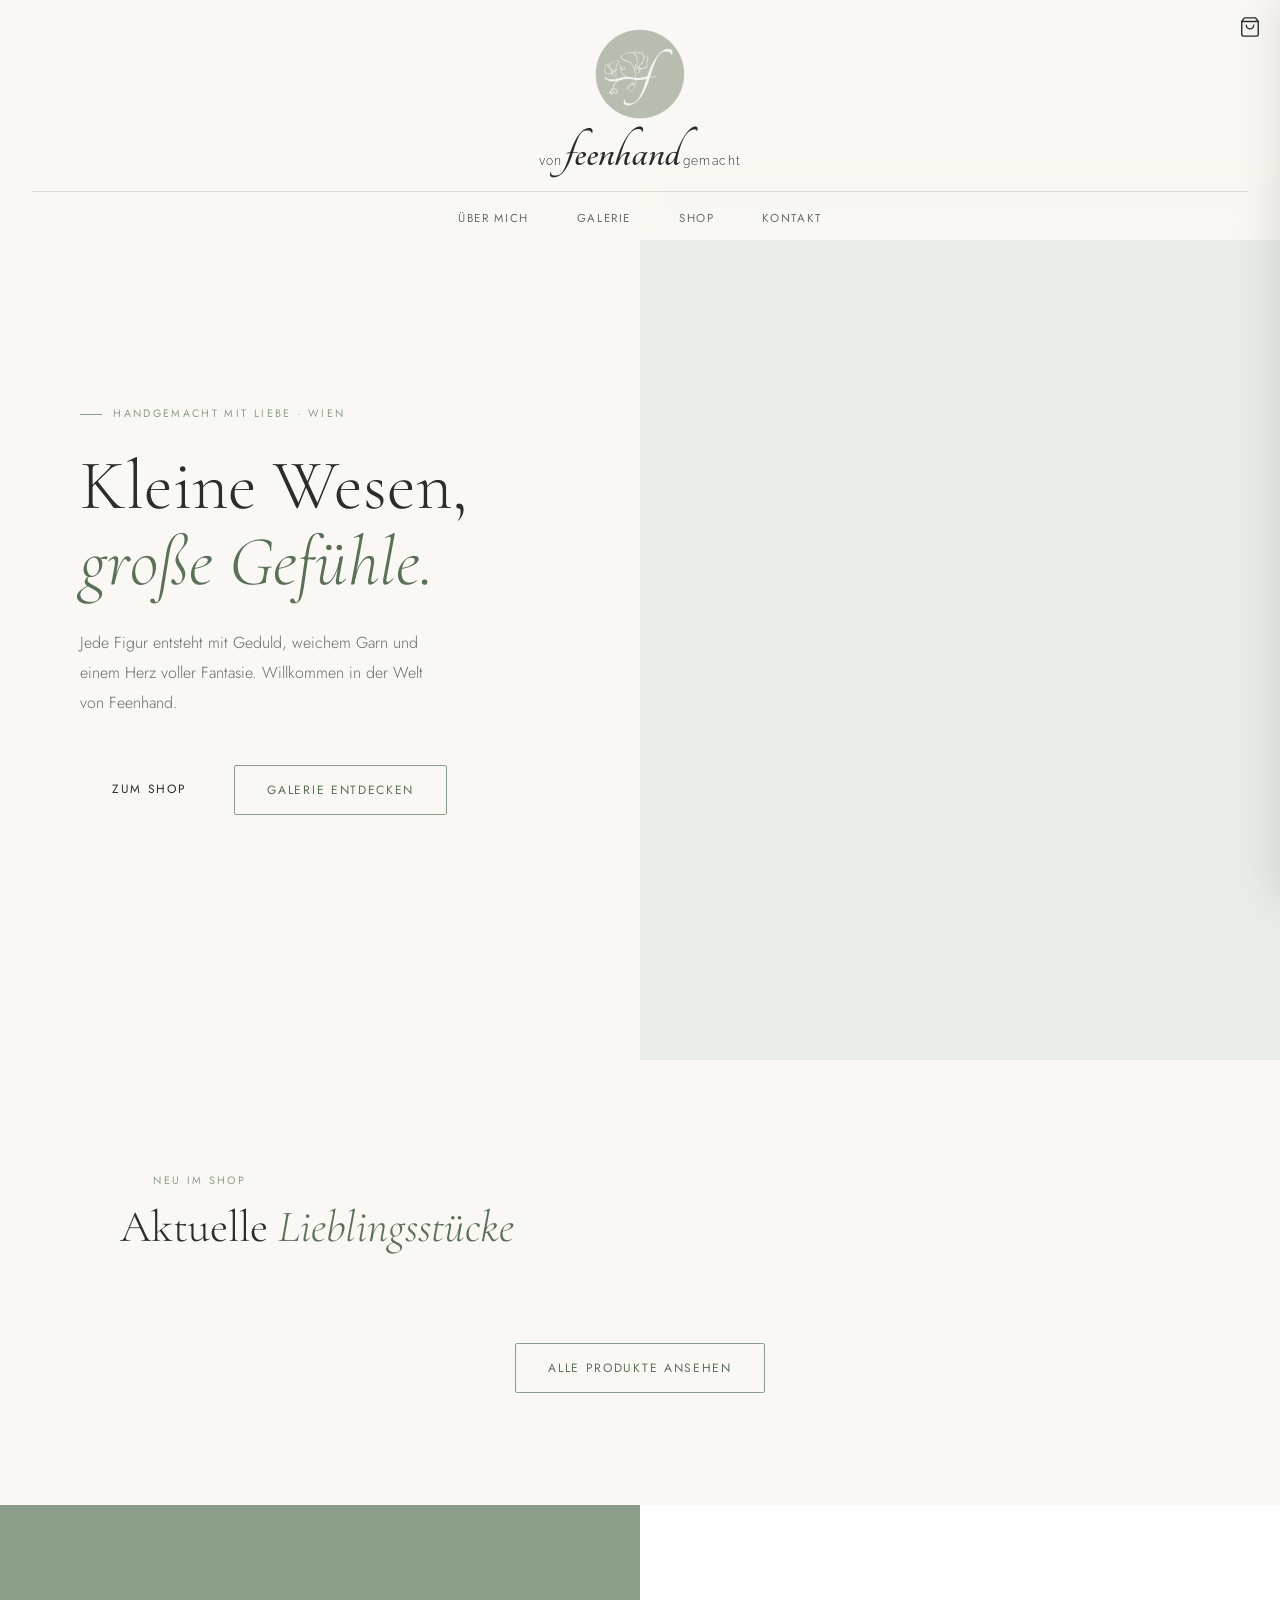
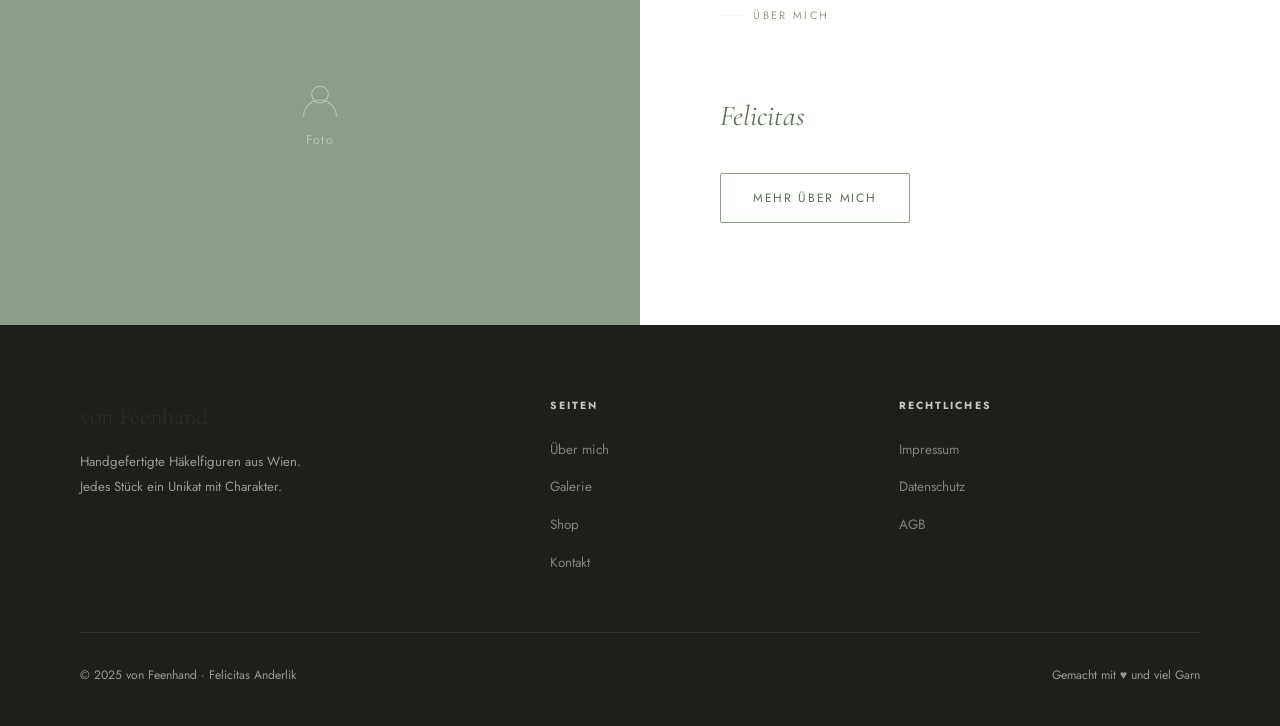
==== index.html @ 614c0b85 "Add files via upload" ====
<!DOCTYPE html>
<html lang="de">
<head>
<meta charset="UTF-8">
<meta name="viewport" content="width=device-width, initial-scale=1.0, maximum-scale=1.0, user-scalable=no">
<title>von Feenhand – Handgefertigte Häkelfiguren</title>
<meta name="description" content="Handgefertigte Häkelfiguren aus Österreich. Jede Figur ein Unikat – mit Liebe gehäkelt von Felicitas Anderlik.">
<link rel="stylesheet" href="style.css">
<style>
  /* ── HERO ── */
  .hero {
    min-height: 100vh;
    display: grid;
    grid-template-columns: 1fr 1fr;
    padding-top: 160px;
  }
  .hero-left {
    display: flex;
    flex-direction: column;
    justify-content: center;
    padding: 6rem 4rem 6rem 5rem;
  }
  .hero-tag {
    font-size: 0.67rem;
    letter-spacing: 0.22em;
    text-transform: uppercase;
    color: var(--sage);
    margin-bottom: 1.5rem;
    display: flex; align-items: center; gap: 0.7rem;
  }
  .hero-tag::before {
    content: ''; display: inline-block;
    width: 22px; height: 1px; background: var(--sage);
  }
  .hero-title {
    font-family: 'Cormorant Garamond', serif;
    font-size: clamp(3rem, 5.5vw, 5rem);
    font-weight: 300;
    line-height: 1.08;
    margin-bottom: 1.8rem;
  }
  .hero-title em { font-style: italic; color: var(--sage-dark); }
  .hero-sub {
    font-size: 1rem;
    font-weight: 300;
    line-height: 1.85;
    color: var(--text-light);
    max-width: 360px;
    margin-bottom: 3rem;
  }
  .hero-btns { display: flex; gap: 1rem; flex-wrap: wrap; }
  .hero-right {
    background: var(--sage-pale);
    position: relative;
    display: flex; align-items: center; justify-content: center;
    overflow: hidden;
  }


  /* ── SLIDESHOW ── */
  .slide {
    position: absolute; inset: 0;
    background-size: cover;
    background-position: center;
    opacity: 0;
    transition: opacity 1.2s ease-in-out;
  }
  .slide.active { opacity: 1; }
  .slide-dots {
    position: absolute; bottom: 1.2rem; left: 50%;
    transform: translateX(-50%);
    display: flex; gap: 0.4rem; z-index: 2;
  }
  .slide-dot {
    width: 6px; height: 6px;
    border-radius: 50%;
    background: rgba(255,255,255,0.5);
    cursor: pointer; transition: background 0.3s;
    border: none;
  }
  .slide-dot.active { background: white; }
  .hero-deco {
    position: absolute;
    width: 400px; height: 400px;
    border: 1px solid var(--sage-light);
    border-radius: 50%;
    opacity: 0.3;
    animation: spin 30s linear infinite;
  }
  .hero-deco:nth-child(2) { width: 280px; height: 280px; animation-direction: reverse; animation-duration: 20s; }
  @keyframes spin { to { transform: rotate(360deg); } }



  /* ── FEATURED ── */
  .featured-grid {
    display: grid;
    grid-template-columns: repeat(3, 1fr);
    gap: 1.5rem;
    margin-top: 3rem;
  }
  .featured-card {
    background: var(--white);
    border-radius: 2px;
    overflow: hidden;
    transition: transform 0.3s, box-shadow 0.3s;
    cursor: pointer;
    text-decoration: none;
    color: inherit;
  }
  .featured-card:hover {
    transform: translateY(-4px);
    box-shadow: 0 10px 36px rgba(0,0,0,0.08);
  }
  .featured-img {
    aspect-ratio: 1;
    background: var(--sage-pale);
    display: flex; align-items: center; justify-content: center;
    color: var(--sage); overflow: hidden; position: relative;
  }
  .featured-info { padding: 1.2rem 1.3rem 1.4rem; }
  .featured-cat {
    font-size: 0.62rem; letter-spacing: 0.16em;
    text-transform: uppercase; color: var(--sage);
    margin-bottom: 0.3rem;
  }
  .featured-name {
    font-family: 'Cormorant Garamond', serif;
    font-size: 1.2rem; font-weight: 400;
    margin-bottom: 0.5rem;
  }
  .featured-price {
    font-family: 'Cormorant Garamond', serif;
    font-size: 1.1rem; color: var(--text-light);
  }

  /* ── ABOUT STRIP ── */
  .about-strip {
    display: grid;
    grid-template-columns: 1fr 1fr;
    gap: 0;
  }
  .about-strip-img {
    background: var(--sage);
    min-height: 420px;
    display: flex; align-items: center; justify-content: center;
    position: relative; overflow: hidden;
  }
  .about-strip-img-placeholder {
    color: rgba(255,255,255,0.4);
    font-size: 0.78rem; letter-spacing: 0.1em;
    display: flex; flex-direction: column;
    align-items: center; gap: 0.5rem;
  }
  .about-strip-text {
    background: var(--white);
    padding: 5rem;
    display: flex; flex-direction: column; justify-content: center;
  }
  .about-strip-text p {
    font-size: 0.95rem; font-weight: 300;
    line-height: 1.9; color: var(--text-light);
    margin-bottom: 1rem;
  }
  .signature {
    font-family: 'Cormorant Garamond', serif;
    font-size: 1.8rem; font-style: italic;
    color: var(--sage-dark); margin-top: 1.5rem;
  }

  @media (max-width: 900px) {
    .hero { grid-template-columns: 1fr; min-height: auto; }
    .hero-left { padding: 5rem 1.5rem 3rem; }
    .hero-right { min-height: 55vw; }
    .featured-grid { grid-template-columns: 1fr 1fr; }
    .about-strip { grid-template-columns: 1fr; }
    .about-strip-text { padding: 3rem 1.5rem; }
    .about-strip-img { min-height: 280px; }
  }
  @media (max-width: 580px) {
    .featured-grid { grid-template-columns: 1fr; }
  }
</style>
  <link rel="icon" href="logo.png" type="image/png">
</head>
<body>



<!-- HERO -->
<section class="hero">
  <div class="hero-left fade-in">
    <div class="hero-tag">Handgemacht mit Liebe · Wien</div>
    <h1 class="hero-title" id="heroTitle">
      Kleine Wesen,<br>
      <em>große Gefühle.</em>
    </h1>
    <p class="hero-sub" id="heroSub">
      Jede Figur entsteht mit Geduld, weichem Garn und einem Herz voller Fantasie.
      Willkommen in der Welt von Feenhand.
    </p>
    <div class="hero-btns">
      <a href="shop.html" class="btn btn-primary">Zum Shop</a>
      <a href="galerie.html" class="btn btn-outline">Galerie entdecken</a>
    </div>
  </div>
  <div class="hero-right" id="heroSlideshow">
    <div id="heroPlaceholder" style="display:none;"></div>
    <div class="slide-dots" id="slideDots"></div>
  </div>
</section>

<!-- FEATURED PRODUCTS -->
<section class="section section--cream">
  <div class="section-tag">Neu im Shop</div>
  <h2 class="section-title">Aktuelle <em>Lieblingsstücke</em></h2>
  <div class="featured-grid" id="featuredGrid">
  </div>
  <div style="margin-top:2.5rem;text-align:center;">
    <a href="shop.html" class="btn btn-outline">Alle Produkte ansehen</a>
  </div>
</section>

<!-- ABOUT STRIP -->
<div class="about-strip">
  <div class="about-strip-img" id="aboutStripImg" style="position:relative;">
    <div class="about-strip-img-placeholder" id="aboutStripPlaceholder">
      <svg width="44" height="44" viewBox="0 0 64 64" fill="none" stroke="currentColor" stroke-width="1.5">
        <circle cx="32" cy="24" r="12"/>
        <path d="M8 56c0-13.3 10.7-24 24-24s24 10.7 24 24"/>
      </svg>
      <span>Foto</span>
    </div>
  </div>
  <div class="about-strip-text">
    <div class="section-tag">Über mich</div>
    <h2 id="indexAboutHeading" class="section-title"></h2>
    <p id="indexAboutText"></p>
    <div class="signature">Felicitas</div>
    <div style="margin-top:2rem;">
      <a href="about.html" class="btn btn-outline">Mehr über mich</a>
    </div>
  </div>
</div>

<!-- FOOTER -->
<footer>
  <div class="footer-grid">
    <div>
      <span class="footer-logo">von Feenhand</span>
      <p class="footer-tagline">Handgefertigte Häkelfiguren aus Wien.<br>Jedes Stück ein Unikat mit Charakter.</p>
    </div>
    <div class="footer-col">
      <h4>Seiten</h4>
      <ul>
        <li><a href="about.html">Über mich</a></li>
        <li><a href="galerie.html">Galerie</a></li>
        <li><a href="shop.html">Shop</a></li>
        <li><a href="kontakt.html">Kontakt</a></li>
      </ul>
    </div>
    <div class="footer-col">
      <h4>Rechtliches</h4>
      <ul>
        <li><a href="#" onclick="openModal('impressum');return false;">Impressum</a></li>
        <li><a href="#" onclick="openModal('datenschutz');return false;">Datenschutz</a></li>
        <li><a href="#" onclick="openModal('agb');return false;">AGB</a></li>
      </ul>
    </div>
  </div>
  <div class="footer-bottom">
    <span>© 2025 von Feenhand · Felicitas Anderlik</span>
    <span>Gemacht mit ♥ und viel Garn</span>
  </div>
</footer>




</div>

<!-- TOAST -->


<script src="header.js"></script>
<script src="app.js"></script>

<script>
(async function() {
  const SB_URL = 'https://uveihedjoqrdejycqqeu.supabase.co';
  const SB_KEY = 'eyJhbGciOiJIUzI1NiIsInR5cCI6IkpXVCJ9.eyJpc3MiOiJzdXBhYmFzZSIsInJlZiI6InV2ZWloZWRqb3FyZGVqeWNxcWV1Iiwicm9sZSI6ImFub24iLCJpYXQiOjE3NzU5MTA4MDYsImV4cCI6MjA5MTQ4NjgwNn0.H6k7qrc_YMWgvKDqk-_nIYKQjJqVogBgx6EUFOTIhvo';
  try {
    const res = await fetch(SB_URL + '/rest/v1/hero_slides?order=sort_order.asc', {
      headers: { 'apikey': SB_KEY, 'Authorization': 'Bearer ' + SB_KEY }
    });
    const data = await res.json();
    console.log('Hero slides:', data);
    if (!data || !data.length) { console.log('Keine Slides'); return; }

    const container = document.getElementById('heroSlideshow');
    const placeholder = document.getElementById('heroPlaceholder');
    const dotsEl = document.getElementById('slideDots');
    placeholder.style.display = 'none';

    let current = 0;
    data.forEach(function(slide, i) {
      const div = document.createElement('div');
      div.className = 'slide' + (i === 0 ? ' active' : '');
      div.style.backgroundImage = 'url(' + SB_URL + '/storage/v1/object/public/images/' + slide.image_url + ')';
      div.style.backgroundPosition = slide.position || '50% 50%';
      container.insertBefore(div, dotsEl);
      const dot = document.createElement('button');
      dot.className = 'slide-dot' + (i === 0 ? ' active' : '');
      dot.onclick = function() { go(i); };
      dotsEl.appendChild(dot);
    });

    function go(idx) {
      container.querySelectorAll('.slide').forEach(function(s,i) { s.classList.toggle('active', i===idx); });
      dotsEl.querySelectorAll('.slide-dot').forEach(function(d,i) { d.classList.toggle('active', i===idx); });
      current = idx;
    }

    let autoTimer;
    function startTimer() {
      clearInterval(autoTimer);
      if (data.length > 1) autoTimer = setInterval(function() { go((current+1) % data.length); }, 5000);
    }
    startTimer();

    // Swipe — Timer nach Wischen neu starten
    let touchStartX = 0;
    container.addEventListener('touchstart', function(e) { touchStartX = e.touches[0].clientX; }, { passive: true });
    container.addEventListener('touchend', function(e) {
      const diff = touchStartX - e.changedTouches[0].clientX;
      if (Math.abs(diff) > 50) {
        go(diff > 0 ? (current+1) % data.length : (current-1+data.length) % data.length);
        startTimer();
      }
    });

  } catch(e) { console.log('Slideshow Fehler:', e); }
})();



// ── HERO TEXT ──
(async function() {
  const SB_URL = 'https://uveihedjoqrdejycqqeu.supabase.co';
  const SB_KEY = 'eyJhbGciOiJIUzI1NiIsInR5cCI6IkpXVCJ9.eyJpc3MiOiJzdXBhYmFzZSIsInJlZiI6InV2ZWloZWRqb3FyZGVqeWNxcWV1Iiwicm9sZSI6ImFub24iLCJpYXQiOjE3NzU5MTA4MDYsImV4cCI6MjA5MTQ4NjgwNn0.H6k7qrc_YMWgvKDqk-_nIYKQjJqVogBgx6EUFOTIhvo';
  try {
    const res = await fetch(SB_URL + '/rest/v1/settings?key=in.(hero_title,hero_sub)&select=key,value', {
      headers: { 'apikey': SB_KEY, 'Authorization': 'Bearer ' + SB_KEY }
    });
    const data = await res.json();
    data.forEach(d => {
      if (d.key === 'hero_title') {
        const el = document.getElementById('heroTitle');
        if (el && d.value) el.innerHTML = d.value;
      }
      if (d.key === 'hero_sub') {
        const el = document.getElementById('heroSub');
        if (el && d.value) el.innerHTML = d.value;
      }
    });
  } catch(e) { console.log('Hero text error:', e); }
})();

// ── ABOUT STRIP TEXT ──
(async function() {
  const SB_URL = 'https://uveihedjoqrdejycqqeu.supabase.co';
  const SB_KEY = 'eyJhbGciOiJIUzI1NiIsInR5cCI6IkpXVCJ9.eyJpc3MiOiJzdXBhYmFzZSIsInJlZiI6InV2ZWloZWRqb3FyZGVqeWNxcWV1Iiwicm9sZSI6ImFub24iLCJpYXQiOjE3NzU5MTA4MDYsImV4cCI6MjA5MTQ4NjgwNn0.H6k7qrc_YMWgvKDqk-_nIYKQjJqVogBgx6EUFOTIhvo';
  try {
    const res = await fetch(SB_URL + '/rest/v1/settings?key=in.(about_heading,about_text1)&select=key,value', {
      headers: { 'apikey': SB_KEY, 'Authorization': 'Bearer ' + SB_KEY }
    });
    const data = await res.json();
    data.forEach(d => {
      if (d.key === 'about_heading') {
        const h = document.getElementById('indexAboutHeading');
        if (h && d.value) h.innerHTML = d.value;
      }
      if (d.key === 'about_text1') {
        const el = document.getElementById('indexAboutText');
        if (el && d.value) el.innerHTML = d.value;
      }
    });
  } catch(e) { console.log('About strip text error:', e); }
})();

// ── FEATURED PRODUCTS ──
setTimeout(async function() {
  const SB_URL_F = 'https://uveihedjoqrdejycqqeu.supabase.co';
  const SB_KEY_F = 'eyJhbGciOiJIUzI1NiIsInR5cCI6IkpXVCJ9.eyJpc3MiOiJzdXBhYmFzZSIsInJlZiI6InV2ZWloZWRqb3FyZGVqeWNxcWV1Iiwicm9sZSI6ImFub24iLCJpYXQiOjE3NzU5MTA4MDYsImV4cCI6MjA5MTQ4NjgwNn0.H6k7qrc_YMWgvKDqk-_nIYKQjJqVogBgx6EUFOTIhvo';

  try {
    const res = await fetch(SB_URL_F + '/rest/v1/products?featured=is.true&active=is.true&order=created_at.desc&limit=4', {
      headers: { 'apikey': SB_KEY_F, 'Authorization': 'Bearer ' + SB_KEY_F }
    });
    let products = await res.json();
    // Ausverkaufte nicht individualisierbare ausblenden
    products = products.filter(p => {
      if (p.customizable) return true;
      if (p.color_data) {
        try {
          const cd = JSON.parse(p.color_data);
          const co = Array.isArray(cd) ? cd : [cd];
          return co.some(c => c.stock === undefined || c.stock === null || parseInt(c.stock) > 0);
        } catch(e) { return parseInt(p.stock) > 0; }
      }
      return parseInt(p.stock) > 0;
    });
    const grid = document.getElementById('featuredGrid');
    if (!grid || !products || !products.length) return;

    grid.innerHTML = products.map((p, i) => {
      const img = p.images && p.images[0]
        ? `<img src="${SB_URL_F}/storage/v1/object/public/images/${p.images[0]}" alt="${p.name}" style="width:100%;height:100%;object-fit:cover;">`
        : `<svg width="44" height="44" viewBox="0 0 64 64" fill="none" stroke="currentColor" stroke-width="1.5"><rect x="8" y="16" width="48" height="36" rx="2"/><circle cx="24" cy="30" r="6"/><path d="M8 42l12-10 10 8 8-6 18 18"/></svg>`;

      // Farbkreis
      let colorSvg = '';
      if (p.color_data) {
        try {
          const cd = JSON.parse(p.color_data);
          const colors = Array.isArray(cd) ? cd[0].colors : cd.colors;
          if (colors) {
            const n = colors.length, r = 10, size = 24;
            const slotH = (size-4)/n;
            let rects = colors.map((c,i) => `<rect x="2" y="${2+i*slotH}" width="${size-4}" height="${slotH}" fill="${c}"/>`).join('');
            colorSvg = `<svg width="${size}" height="${size}" viewBox="0 0 ${size} ${size}" style="flex-shrink:0"><defs><clipPath id="fcp${p.id}"><circle cx="${size/2}" cy="${size/2}" r="${r}"/></clipPath></defs><g clip-path="url(#fcp${p.id})">${rects}</g><circle cx="${size/2}" cy="${size/2}" r="${r}" fill="none" stroke="#ddd" stroke-width="1"/></svg>`;
          }
        } catch(e) {}
      }

      return `<a href="produkt.html?id=${p.id}" class="featured-card" style="opacity:1;">
        <div class="featured-img">
          ${(() => {
            let hasStock = true;
            if (p.color_data) {
              try {
                const cd = JSON.parse(p.color_data);
                const co = Array.isArray(cd) ? cd : [cd];
                hasStock = co.some(c => c.stock === undefined || c.stock === null || parseInt(c.stock) > 0);
              } catch(e) { hasStock = parseInt(p.stock) > 0; }
            } else { hasStock = parseInt(p.stock) > 0; }
            const isOut = !hasStock;
            // Nicht anzeigen wenn ausverkauft und nicht individualisierbar
            if (isOut && !p.customizable) return '';
            return '';
          })()}
          ${img}
          ${p.customizable && p.custom_stock !== undefined && p.custom_stock !== null && p.custom_stock !== '' && parseInt(p.custom_stock) > 0 ? '<div style="position:absolute;bottom:0.5rem;left:0.5rem;background:var(--sage);color:white;font-size:0.55rem;letter-spacing:0.1em;text-transform:uppercase;padding:0.15rem 0.5rem;border-radius:2px;z-index:1;">✦ Individualisierbar</div>' : ''}
        </div>
        <div class="featured-info">
          <div class="featured-cat" style="display:flex;align-items:center;gap:0.4rem;">${p.category || ''}${colorSvg}</div>
          <div class="featured-name">${p.name}</div>
          <div class="featured-price">€ ${(p.price||0).toFixed(2).replace('.',',')}</div>
        </div>
      </a>`;
    }).join('');
  } catch(e) { console.log('Featured error:', e); }
}, 400);
// ── ABOUT STRIP BILD ──
setTimeout(async function() {
  const SB_URL = 'https://uveihedjoqrdejycqqeu.supabase.co';
  const SB_KEY = 'eyJhbGciOiJIUzI1NiIsInR5cCI6IkpXVCJ9.eyJpc3MiOiJzdXBhYmFzZSIsInJlZiI6InV2ZWloZWRqb3FyZGVqeWNxcWV1Iiwicm9sZSI6ImFub24iLCJpYXQiOjE3NzU5MTA4MDYsImV4cCI6MjA5MTQ4NjgwNn0.H6k7qrc_YMWgvKDqk-_nIYKQjJqVogBgx6EUFOTIhvo';
  try {
    const r1 = await fetch(SB_URL + '/rest/v1/settings?key=eq.about_image&select=value', {
      headers: { 'apikey': SB_KEY, 'Authorization': 'Bearer ' + SB_KEY }
    });
    const d1 = await r1.json();
    const imgPath = d1 && d1[0] ? d1[0].value : null;
    if (!imgPath) return;
    const strip = document.getElementById('aboutStripImg');
    const placeholder = document.getElementById('aboutStripPlaceholder');
    if (!strip) return;
    placeholder.style.display = 'none';
    const img = new Image();
    img.style.cssText = 'width:100%;height:100%;object-fit:cover;position:absolute;inset:0;';
    img.src = SB_URL + '/storage/v1/object/public/images/' + imgPath;
    strip.appendChild(img);
  } catch(e) { console.log('About strip error:', e); }
}, 300);


</script>
</body>
</html>
---- style.css ----
/* ═══════════════════════════════════════
   von Feenhand · Global Styles
   ═══════════════════════════════════════ */

@import url('https://fonts.googleapis.com/css2?family=Cormorant+Garamond:ital,wght@0,300;0,400;0,500;1,300;1,400&family=Jost:wght@300;400;500&family=Tangerine:wght@400;700&family=Raleway:wght@300;400&display=swap');


:root {
  --sage:       #8B9E89;
  --sage-light: #b8c9b6;
  --sage-pale:  #e8ede7;
  --sage-dark:  #5a7057;
  --cream:      #faf8f4;
  --cream-dark: #f0ebe2;
  --white:      #ffffff;
  --text:       #2c2c2a;
  --text-light: #6b6b68;
  --border:     #ddd8cf;
}

/* ── RESET ── */
*, *::before, *::after { margin: 0; padding: 0; box-sizing: border-box; }
html { scroll-behavior: smooth; font-size: 16px; }
body { -webkit-tap-highlight-color: transparent;
  font-family: 'Jost', sans-serif;
  background: var(--cream);
  color: var(--text);
  overflow-x: hidden;
  line-height: 1.6;
}
img { max-width: 100%; display: block; }
a { color: inherit; text-decoration: none; }
button { font-family: 'Jost', sans-serif; }

/* ── SCROLLBAR ── */
::-webkit-scrollbar { width: 5px; }
::-webkit-scrollbar-track { background: var(--cream); }
::-webkit-scrollbar-thumb { background: var(--sage-light); border-radius: 3px; }

/* ══════════════════════════════
   NAVIGATION
══════════════════════════════ */
nav {
  position: fixed;
  overflow: visible;
  top: 0; left: 0; right: 0;
  z-index: 100;
  display: flex;
  flex-direction: column;
  align-items: center;
  padding: 1.4rem 2rem 0;
  background: rgba(250, 248, 244, 0.95);
  backdrop-filter: blur(14px);
  border-bottom: 1px solid transparent;
  transition: border-color 0.3s, box-shadow 0.3s;
}
nav.scrolled {
  border-color: var(--border);
  box-shadow: 0 2px 24px rgba(0,0,0,0.05);
}

/* Logo Block — zentriert */
.nav-brand {
  display: flex;
  flex-direction: column;
  align-items: center;
  gap: 0.2rem;
  margin-bottom: 0.8rem;
  text-decoration: none;
}
.nav-brand img {
  width: 70px; height: 70px;
  object-fit: contain;
}
.nav-wordmark {
  display: flex;
  align-items: baseline;
  gap: 0.15rem;
  line-height: 1;
}

/* Nav Links — horizontale Leiste darunter */
.nav-bottom {
  display: flex;
  align-items: center;
  justify-content: center;
  width: 100%;
  border-top: 1px solid var(--border);
  padding: 0.6rem 0;
  gap: 0;
  position: relative;
}
.nav-links {
  display: flex;
  gap: 2.5rem;
  list-style: none;
}
.nav-links a {
  font-size: 0.72rem;
  font-weight: 400;
  letter-spacing: 0.14em;
  text-transform: uppercase;
  color: var(--text-light);
  position: relative;
  transition: color 0.2s;
}
.nav-links a::after {
  content: '';
  position: absolute;
  bottom: -3px; left: 0; right: 0;
  height: 1px;
  background: var(--sage);
  transform: scaleX(0);
  transform-origin: left;
  transition: transform 0.3s;
}
.nav-links a:hover, .nav-links a.active { color: var(--text); }
.nav-links a:hover::after, .nav-links a.active::after { transform: scaleX(1); }

.nav-cart {
  position: absolute;
  right: 1rem;
  background: none;
  border: none;
  cursor: pointer;
  font-size: 1.1rem;
  color: var(--text);
  display: flex;
  align-items: center;
}
.cart-badge {
  position: absolute;
  top: -6px; right: -8px;
  background: var(--sage);
  color: white;
  font-size: 0.58rem;
  width: 15px; height: 15px;
  border-radius: 50%;
  display: none;
  align-items: center;
  justify-content: center;
}

/* Mobile nav toggle */
.nav-toggle {
  display: none;
  background: none;
  border: none;
  cursor: pointer;
  flex-direction: column;
  gap: 5px;
}
.nav-toggle span {
  display: block;
  width: 22px; height: 1.5px;
  background: var(--text);
  transition: all 0.3s;
}

/* ══════════════════════════════
   PAGE WRAPPER
══════════════════════════════ */
.page-content {
  padding-top: 160px;
}

/* ══════════════════════════════
   SECTION BASE
══════════════════════════════ */
.section {
  padding: 7rem 5rem;
}
.section--white  { background: var(--white); }
.section--cream  { background: var(--cream); }
.section--dark   { background: var(--cream-dark); }
.section--sage   { background: var(--sage-pale); }

.section-tag {
  font-size: 0.67rem;
  letter-spacing: 0.22em;
  text-transform: uppercase;
  color: var(--sage);
  margin-bottom: 0.7rem;
  display: flex;
  align-items: center;
  gap: 0.7rem;
}
.section-tag::before {
  content: '';
  display: inline-block;
  width: 22px; height: 1px;
  background: rgba(250, 248, 244, 0.93);
  backdrop-filter: blur(14px);
}
.section-title {
  font-family: 'Cormorant Garamond', serif;
  font-size: clamp(2rem, 3.5vw, 2.8rem);
  font-weight: 300;
  line-height: 1.2;
  margin-bottom: 1rem;
}
.section-title em { font-style: italic; color: var(--sage-dark); }
.section-subtitle {
  font-size: 0.95rem;
  font-weight: 300;
  color: var(--text-light);
  line-height: 1.8;
  max-width: 520px;
  margin-bottom: 3rem;
}

/* ══════════════════════════════
   BUTTONS
══════════════════════════════ */
.btn {
  display: inline-block;
  padding: 0.85rem 2rem;
  font-size: 0.75rem;
  letter-spacing: 0.14em;
  text-transform: uppercase;
  font-weight: 400;
  border-radius: 2px;
  cursor: pointer;
  transition: all 0.25s;
  border: none;
}
.btn-primary {
  background: rgba(250, 248, 244, 0.93);
  backdrop-filter: blur(14px);
  color: var(--text);
}
.btn-primary:hover { background: var(--sage-dark); transform: translateY(-1px); }

.btn-outline {
  background: none;
  border: 1px solid var(--sage);
  color: var(--sage-dark);
}
.btn-outline:hover { background: var(--sage-pale); }

.btn-dark {
  background: var(--text);
  color: var(--text);
}
.btn-dark:hover { background: #1a1a18; }

/* ══════════════════════════════
   ANIMATIONS
══════════════════════════════ */
.fade-in {
  opacity: 0;
  transform: translateY(22px);
  transition: opacity 0.65s ease, transform 0.65s ease;
}
.fade-in.visible { opacity: 1; transform: translateY(0); }

/* ══════════════════════════════
   CART DRAWER
══════════════════════════════ */
.cart-overlay {
  position: fixed; inset: 0;
  background: rgba(0,0,0,0.4);
  z-index: 140;
  opacity: 0; pointer-events: none;
  transition: opacity 0.3s;
}
.cart-overlay.open { opacity: 1; pointer-events: all; }

.cart-drawer {
  position: fixed;
  top: 0; right: 0; bottom: 0;
  width: 390px;
  background: var(--cream);
  z-index: 150;
  transform: translateX(100%);
  transition: transform 0.35s cubic-bezier(0.4,0,0.2,1);
  display: flex;
  flex-direction: column;
  box-shadow: -6px 0 40px rgba(0,0,0,0.1);
}
.cart-drawer.open { transform: translateX(0); }

.cart-head {
  padding: 1.8rem 2rem;
  border-bottom: 1px solid var(--border);
  display: flex; justify-content: space-between; align-items: center;
}
.cart-head h3 {
  font-family: 'Cormorant Garamond', serif;
  font-size: 1.4rem; font-weight: 300;
}
.btn-close {
  background: none; border: none;
  font-size: 1.2rem; cursor: pointer;
  color: var(--text-light);
  transition: color 0.2s;
  line-height: 1;
}
.btn-close:hover { color: var(--text); }

.cart-items {
  flex: 1; overflow-y: auto;
  padding: 1.5rem 2rem;
  display: flex; flex-direction: column; gap: 1rem;
}
.cart-empty {
  text-align: center;
  color: var(--text-light);
  font-size: 0.9rem;
  padding: 3rem 0;
  font-family: 'Cormorant Garamond', serif;
  font-style: italic;
  font-size: 1.1rem;
}
.cart-item {
  display: flex; gap: 1rem; align-items: center;
  padding: 1rem; background: white; border-radius: 2px;
}
.cart-item-img {
  width: 58px; height: 58px;
  background: var(--sage-pale);
  border-radius: 2px; flex-shrink: 0;
  overflow: hidden;
}
.cart-item-img img { width: 100%; height: 100%; object-fit: cover; }
.cart-item-info { flex: 1; }
.cart-item-name { font-size: 0.88rem; margin-bottom: 0.2rem; }
.cart-item-price { font-size: 0.8rem; color: var(--sage-dark); }
.cart-item-qty { font-size: 0.75rem; color: var(--text-light); margin-top: 0.2rem; }
.cart-item-remove {
  background: none; border: none;
  color: var(--text-light); cursor: pointer;
  font-size: 0.9rem;
  transition: color 0.2s;
}
.cart-item-remove:hover { color: #c0392b; }

.cart-foot {
  padding: 1.5rem 2rem 2rem;
  border-top: 1px solid var(--border);
}
.cart-total {
  display: flex; justify-content: space-between; align-items: baseline;
  margin-bottom: 1.2rem;
}
.cart-total span:first-child {
  font-size: 0.72rem; letter-spacing: 0.14em; text-transform: uppercase; color: var(--text-light);
}
.cart-total-amount {
  font-family: 'Cormorant Garamond', serif;
  font-size: 1.5rem;
}
.cart-actions { display: flex; flex-direction: column; gap: 0.7rem; margin-bottom: 1rem; }

.btn-paypal {
  padding: 0.9rem 1.5rem;
  background: #ffc439;
  color: #003087;
  border: none;
  font-family: 'Jost', sans-serif;
  font-size: 0.75rem;
  font-weight: 500;
  letter-spacing: 0.08em;
  cursor: pointer;
  border-radius: 4px;
  transition: opacity 0.2s;
  display: flex; align-items: center; justify-content: center; gap: 0.5rem;
}
.btn-paypal:hover { opacity: 0.88; }
.btn-transfer {
  padding: 0.85rem;
  background: none;
  border: 1px solid var(--border);
  font-family: 'Jost', sans-serif;
  font-size: 0.72rem;
  letter-spacing: 0.1em;
  text-transform: uppercase;
  color: var(--text-light);
  cursor: pointer;
  border-radius: 4px;
  transition: all 0.2s;
}
.btn-transfer:hover { border-color: var(--sage); color: var(--sage-dark); }
.cart-note {
  font-size: 0.7rem;
  color: var(--text-light);
  text-align: center;
  line-height: 1.6;
}

/* ══════════════════════════════
   MODAL
══════════════════════════════ */
.modal-overlay {
  position: fixed; inset: 0;
  background: rgba(0,0,0,0.55);
  z-index: 200;
  display: flex; align-items: center; justify-content: center;
  opacity: 0; pointer-events: none;
  transition: opacity 0.3s;
  padding: 2rem;
}
.modal-overlay.open { opacity: 1; pointer-events: all; }

.modal {
  background: var(--cream);
  max-width: 620px; width: 100%;
  max-height: 82vh; overflow-y: auto;
  padding: 3rem;
  border-radius: 2px;
  position: relative;
  transform: translateY(18px);
  transition: transform 0.3s;
}
.modal-overlay.open .modal { transform: translateY(0); }
.modal h2 {
  font-family: 'Cormorant Garamond', serif;
  font-size: 2rem; font-weight: 300;
  margin-bottom: 2rem;
}
.modal h3 {
  font-size: 0.7rem; letter-spacing: 0.16em;
  text-transform: uppercase; color: var(--sage);
  margin: 1.5rem 0 0.5rem;
}
.modal p, .modal address {
  font-size: 0.87rem; line-height: 1.85;
  color: var(--text-light); font-style: normal;
}
.modal-close-btn {
  position: absolute; top: 1.4rem; right: 1.4rem;
  background: none; border: none;
  font-size: 1.2rem; cursor: pointer;
  color: var(--text-light); line-height: 1;
}
.modal-close-btn:hover { color: var(--text); }

/* ══════════════════════════════
   TOAST
══════════════════════════════ */
.toast {
  position: fixed;
  top: 140px;
  bottom: unset;
  left: 50%;
  transform: translateX(-50%) translateY(-8px);
  width: 90%;
  max-width: 400px;
  background: rgba(107,143,107,0.85);
  color: white;
  padding: 0.85rem 1.4rem;
  border-radius: 8px;
  font-size: 0.8rem;
  letter-spacing: 0.05em;
  text-align: center;
  z-index: 9999;
  opacity: 0;
  transition: all 0.3s;
  pointer-events: none;
}
.toast.show { transform: translateX(-50%) translateY(0); opacity: 1; }

/* ══════════════════════════════
   FOOTER
══════════════════════════════ */
footer {
  background: #1e1e1c;
  color: rgba(255,255,255,0.55);
  padding: 4.5rem 5rem 2.5rem;
}
.footer-grid {
  display: grid;
  grid-template-columns: 1.4fr 1fr 1fr;
  gap: 3rem;
  margin-bottom: 3rem;
}
.footer-logo {
  font-family: 'Cormorant Garamond', serif;
  font-size: 1.5rem; font-weight: 300;
  color: var(--text); display: block;
  margin-bottom: 0.8rem;
}
.footer-tagline { font-size: 0.83rem; line-height: 1.85; }
.footer-col h4 {
  font-size: 0.65rem; letter-spacing: 0.2em;
  text-transform: uppercase;
  color: rgba(255,255,255,0.75);
  margin-bottom: 1.2rem;
}
.footer-col ul { list-style: none; }
.footer-col li { margin-bottom: 0.6rem; }
.footer-col a {
  font-size: 0.84rem;
  color: rgba(255,255,255,0.45);
  transition: color 0.2s;
}
.footer-col a:hover { color: rgba(255,255,255,0.85); }
.footer-bottom {
  border-top: 1px solid rgba(255,255,255,0.08);
  padding-top: 2rem;
  display: flex; justify-content: space-between;
  font-size: 0.76rem; flex-wrap: wrap; gap: 0.5rem;
}

/* ══════════════════════════════
   PAGE HERO (inner pages)
══════════════════════════════ */
.page-hero {
  padding: 5rem 5rem 3rem;
  background: var(--white);
  border-bottom: 1px solid var(--border);
}
.page-hero .section-tag { margin-bottom: 0.5rem; }
.page-hero h1 {
  font-family: 'Cormorant Garamond', serif;
  font-size: clamp(2.5rem, 5vw, 4rem);
  font-weight: 300;
  line-height: 1.15;
}
.page-hero h1 em { font-style: italic; color: var(--sage-dark); }

/* ══════════════════════════════
   RESPONSIVE
══════════════════════════════ */
@media (min-width: 769px) {
  /* ── HEADER ── */
  .nav-brand img { width: 100px; height: 100px; }
  .nav-wordmark span:nth-child(2) { font-size: 3.2rem !important; }
  nav { padding: 24px 2rem 0; }
  .nav-links { gap: 48px; }

  /* ── MAX WIDTH WRAPPER ── */
  .page-content, .section, .kontakt-grid, .galerie-masonry, .galerie-controls {
    max-width: 1200px;
    margin-left: auto;
    margin-right: auto;
  }

  /* ── SHOP ── */
  .btn-add-cart[disabled] {
    background: #ccc !important;
    color: #666 !important;
    cursor: not-allowed !important;
    border-color: #ccc !important;
  }

  /* ── GALERIE ── */
  .galerie-masonry { columns: 3 !important; }
  .g-item img { aspect-ratio: 1/1; object-fit: cover; width: 100%; }

  /* ── KONTAKT ── */
  .kontakt-grid { gap: 60px !important; }
}

@media (max-width: 1024px) {
  nav { padding: 1rem 2.5rem; }
  .section { padding: 5rem 2.5rem; }
  footer { padding: 3.5rem 2.5rem 2rem; }
  .footer-grid { grid-template-columns: 1fr 1fr; }
  .page-hero { padding: 4rem 2.5rem 2.5rem; }
}

@media (max-width: 768px) {
  .page-hero { padding-top: 2.5rem !important; padding-bottom: 2rem !important; }

  .shop-hero, .page-hero, .hero-section {
    min-height: unset !important;
    padding: 32px 20px 24px !important;
  }

  nav { padding: 1rem 1.5rem; }
  .nav-bottom { display: none; }
  .section { padding: 4rem 1.5rem; }
  footer { padding: 3rem 1.5rem 1.5rem; }
  .footer-grid { grid-template-columns: 1fr; gap: 2rem; }
  .footer-bottom { flex-direction: column; text-align: center; }
  .cart-drawer { width: 100%; }
  .page-hero { padding: 3rem 1.5rem 2rem; }
}

/* ── BURGER & DROPDOWN ── */
.nav-burger {
  position: absolute;
  left: 1.2rem;
  top: 1rem;
  background: none;
  border: none;
  cursor: pointer;
  display: none;
  flex-direction: column;
  gap: 5px;
  padding: 6px;
  z-index: 60;
}
.nav-burger span {
  display: block;
  width: 22px; height: 2px;
  background: var(--text);
  transition: all 0.3s;
  transform-origin: center;
  border-radius: 2px;
}
.nav-burger.open span:nth-child(1) { transform: translateY(7px) rotate(45deg); }
.nav-burger.open span:nth-child(2) { opacity: 0; }
.nav-burger.open span:nth-child(3) { transform: translateY(-7px) rotate(-45deg); }

.burger-dropdown {
  position: fixed;
  top: 0;
  left: 0;
  display: flex;
  flex-direction: column;
  background: rgba(250,248,244,0.96);
  backdrop-filter: blur(8px);
  z-index: 50;
  width: fit-content;
  max-width: 120px;
  padding-top: 32px;
  padding-bottom: 0.3rem;
  transform-origin: top left;
  transform: scaleY(0);
  opacity: 0;
  pointer-events: none;
  transition: transform 0.28s cubic-bezier(0.4,0,0.2,1), opacity 0.28s ease;
}
.burger-dropdown-inner {
  display: flex;
  flex-direction: column;
}
.burger-dropdown.open {
  transform: scaleY(1);
  opacity: 1;
  pointer-events: all;
}
.burger-dropdown a {
  padding: 0.26rem 1.0rem;
  font-size: 0.68rem;
  letter-spacing: 0.14em;
  text-transform: uppercase;
  color: var(--text-light);
  transition: color 0.2s;
  white-space: nowrap;
  display: block;
}
.burger-dropdown a:hover { color: var(--sage-dark); }

.nav-cart-fixed {
  position: absolute;
  right: 1.2rem;
  top: 1rem;
  z-index: 60;
  background: none;
  border: none;
  cursor: pointer;
  color: var(--text);
  display: flex;
  align-items: center;
  z-index: 10;
}
.nav-cart-fixed .cart-badge {
  position: absolute;
  top: -6px; right: -8px;
  background: var(--sage);
  color: white;
  font-size: 0.58rem;
  width: 15px; height: 15px;
  border-radius: 50%;
  display: none;
  align-items: center;
  justify-content: center;
}

@media (max-width: 768px) {
  .nav-burger { display: flex; }
  .nav-cart { display: none !important; }
  .nav-bottom { display: none !important; }
  nav { padding-bottom: 1rem; border-bottom: none !important; }
  .burger-dropdown { position: fixed; top: auto; left: 0; }
}

/* ══════════════════════════════
   DESKTOP OPTIMIERUNGEN (1024px+)
══════════════════════════════ */
@media (min-width: 1024px) {
  /* Global */
  body { -webkit-tap-highlight-color: transparent; font-size: 16.5px; line-height: 1.7; }

  /* Hero */
  .hero-title { font-size: clamp(3.8rem, 5.5vw, 5.5rem) !important; }
  .hero-right { min-height: 100vh; }
  .hero-left { padding: 8rem 4rem 6rem 6rem; }

  /* Über mich */
  .about-photo img { object-position: top center; }

  /* Shop Badges */
  .product-badge {
    font-size: 0.5rem !important;
    letter-spacing: 0.1em !important;
    padding: 0.2rem 0.5rem !important;
    border-radius: 2px !important;
  }
}
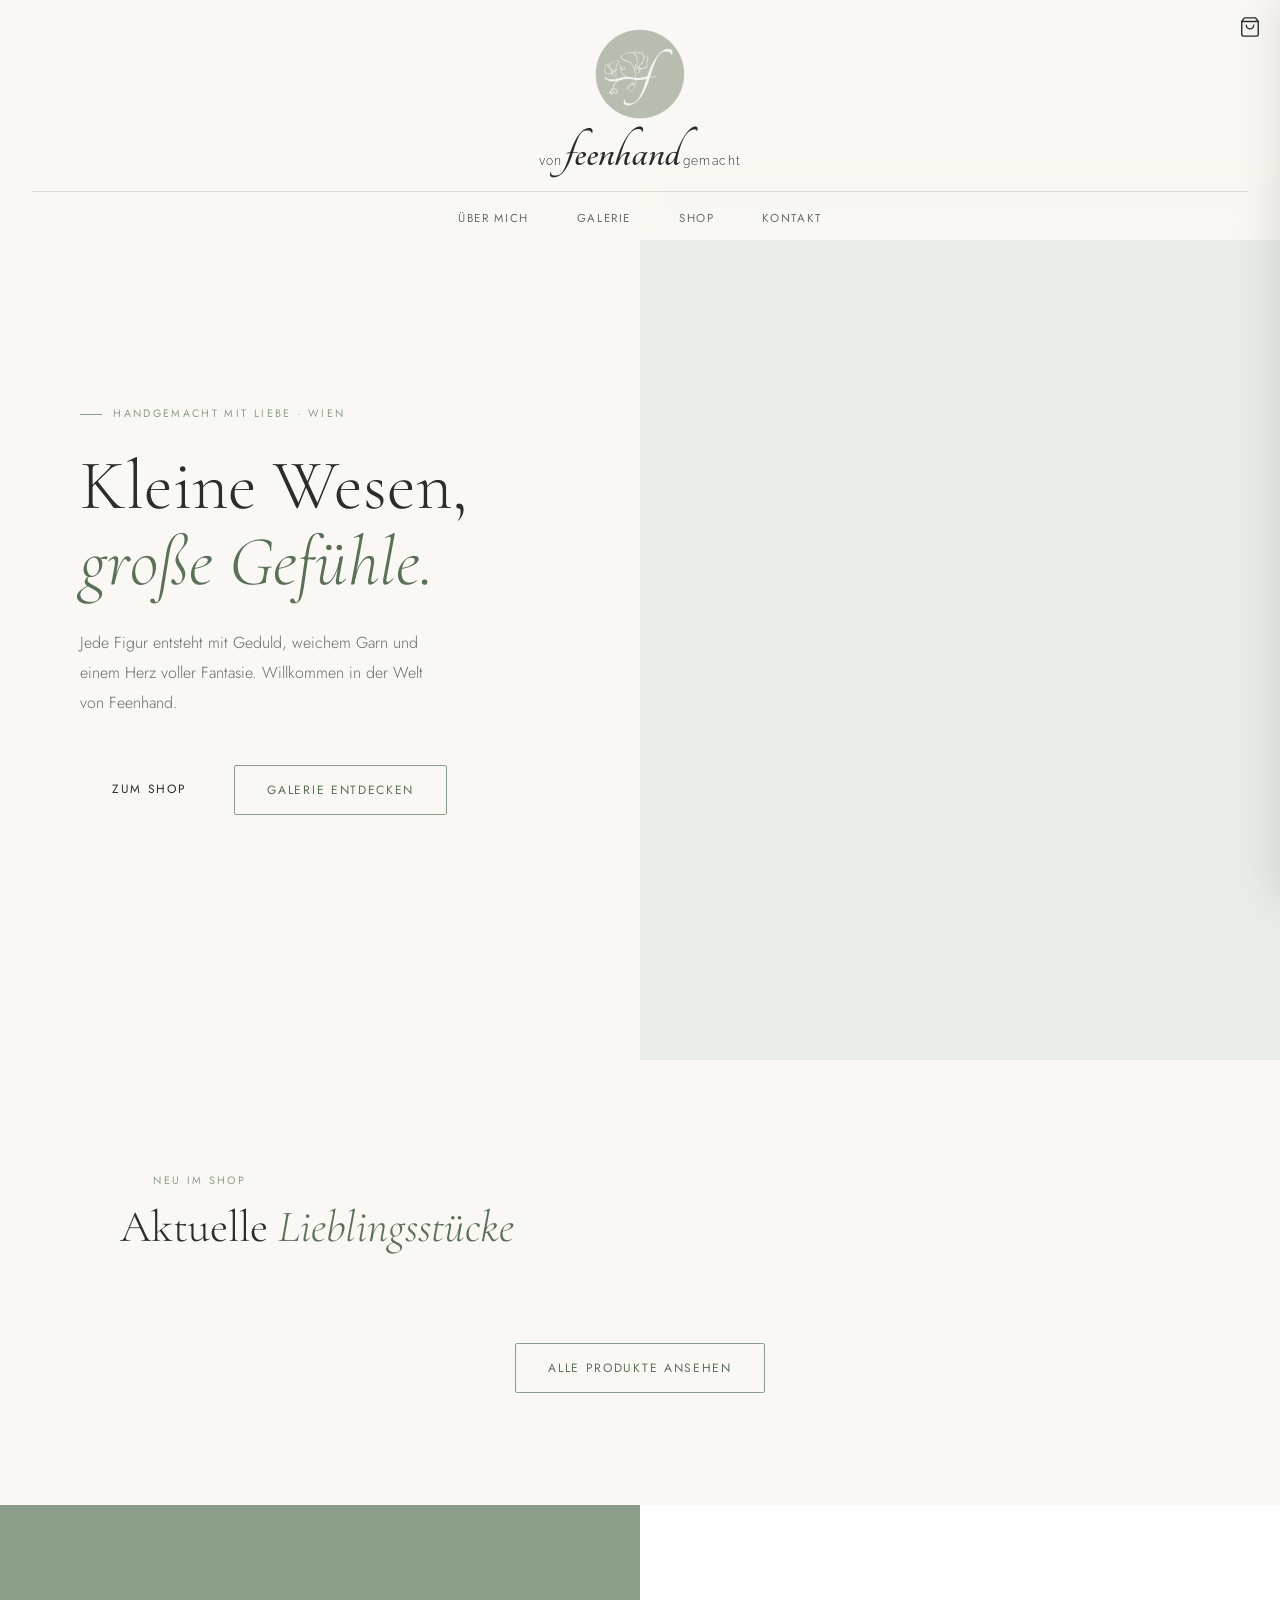
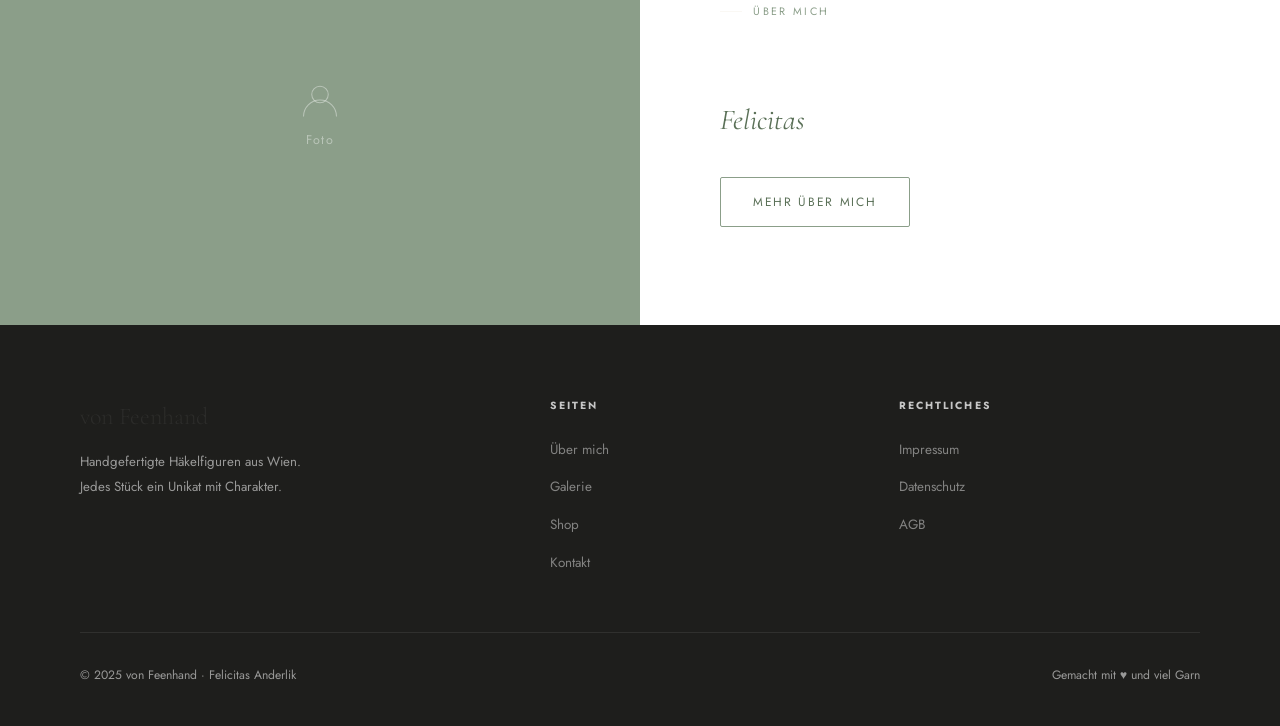
==== commit c9c5019e: "Add files via upload" ====
--- a/index.html
+++ b/index.html
@@ -157,6 +157,14 @@
     padding: 5rem;
     display: flex; flex-direction: column; justify-content: center;
   }
+  #indexAboutHeading {
+    font-family: 'Cormorant Garamond', serif;
+    font-size: clamp(2.5rem, 4.5vw, 4rem);
+    font-weight: 300;
+    line-height: 1.08;
+    margin-bottom: 1.5rem;
+  }
+  #indexAboutHeading em { font-style: italic; color: var(--sage-dark); }
   .about-strip-text p {
     font-size: 0.95rem; font-weight: 300;
     line-height: 1.9; color: var(--text-light);
@@ -234,7 +242,7 @@
   </div>
   <div class="about-strip-text">
     <div class="section-tag">Über mich</div>
-    <h2 id="indexAboutHeading" class="section-title"></h2>
+    <h2 id="indexAboutHeading"></h2>
     <p id="indexAboutText"></p>
     <div class="signature">Felicitas</div>
     <div style="margin-top:2rem;">
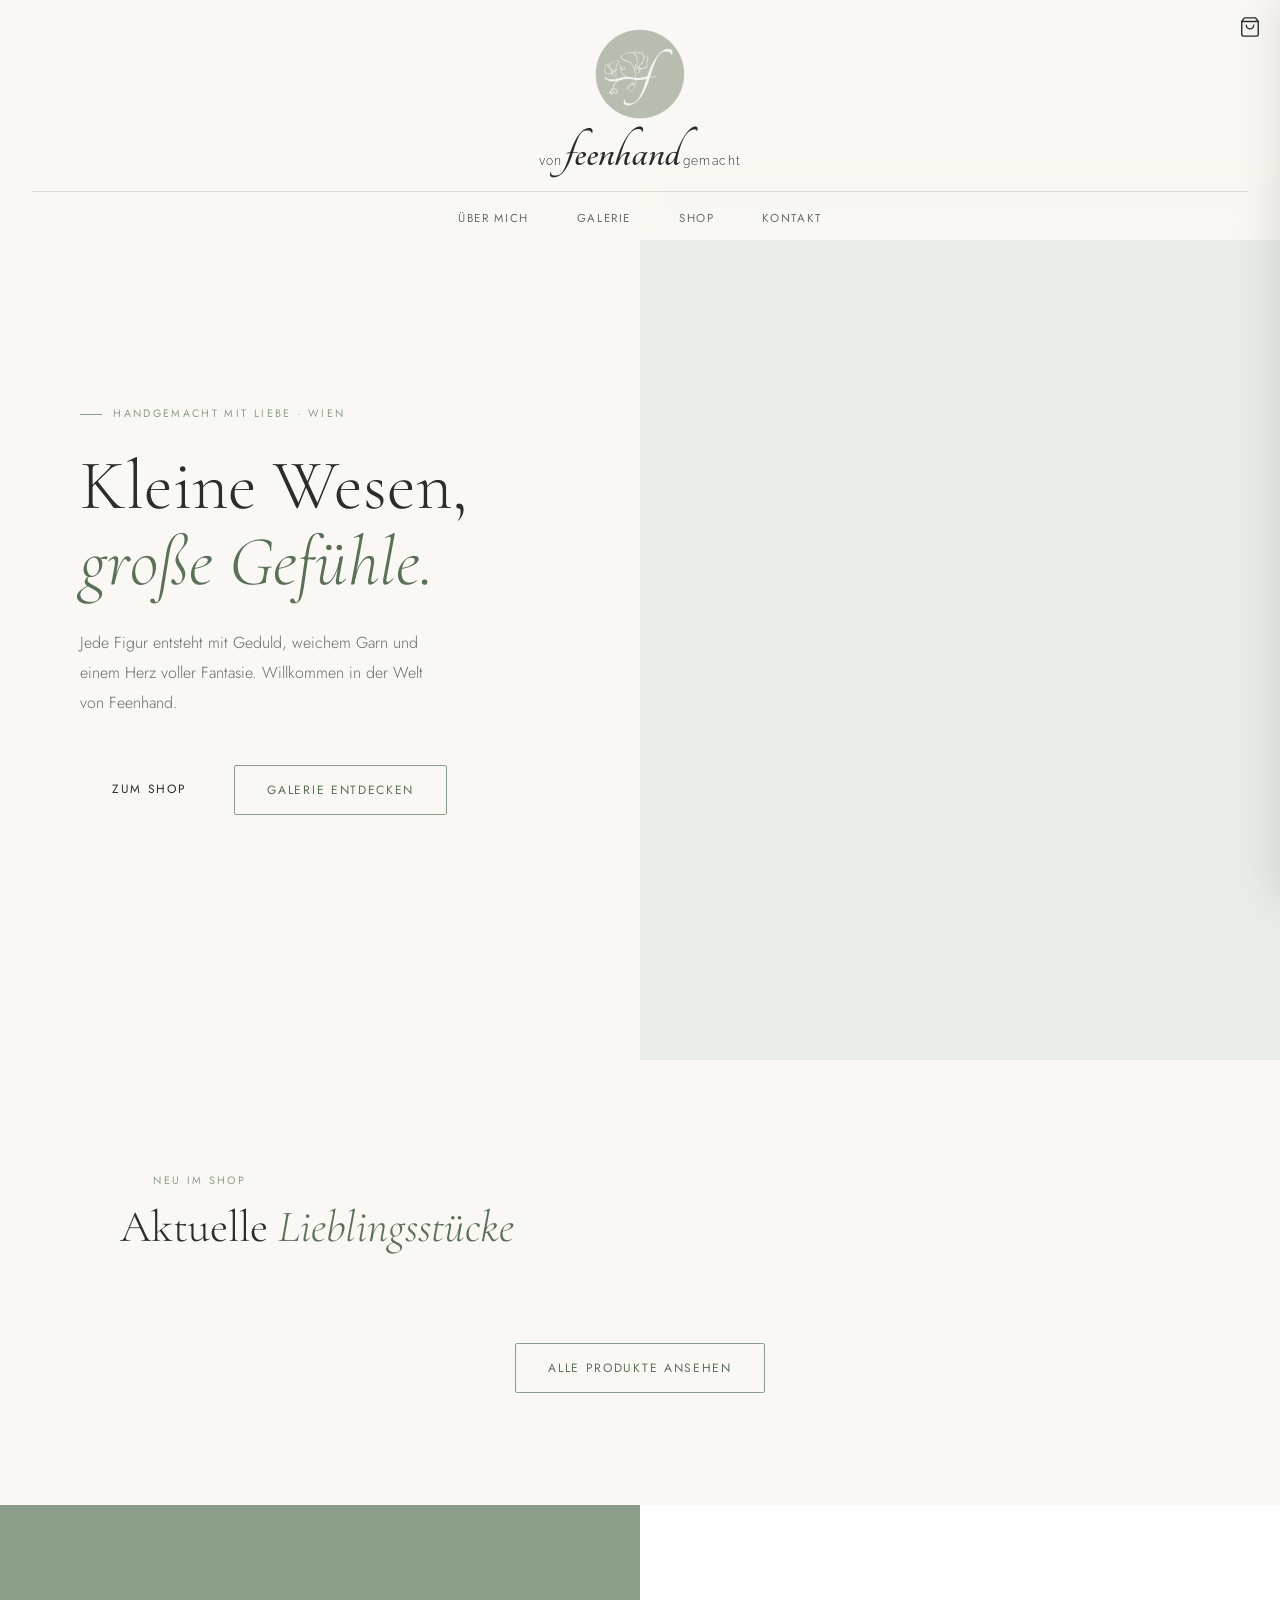
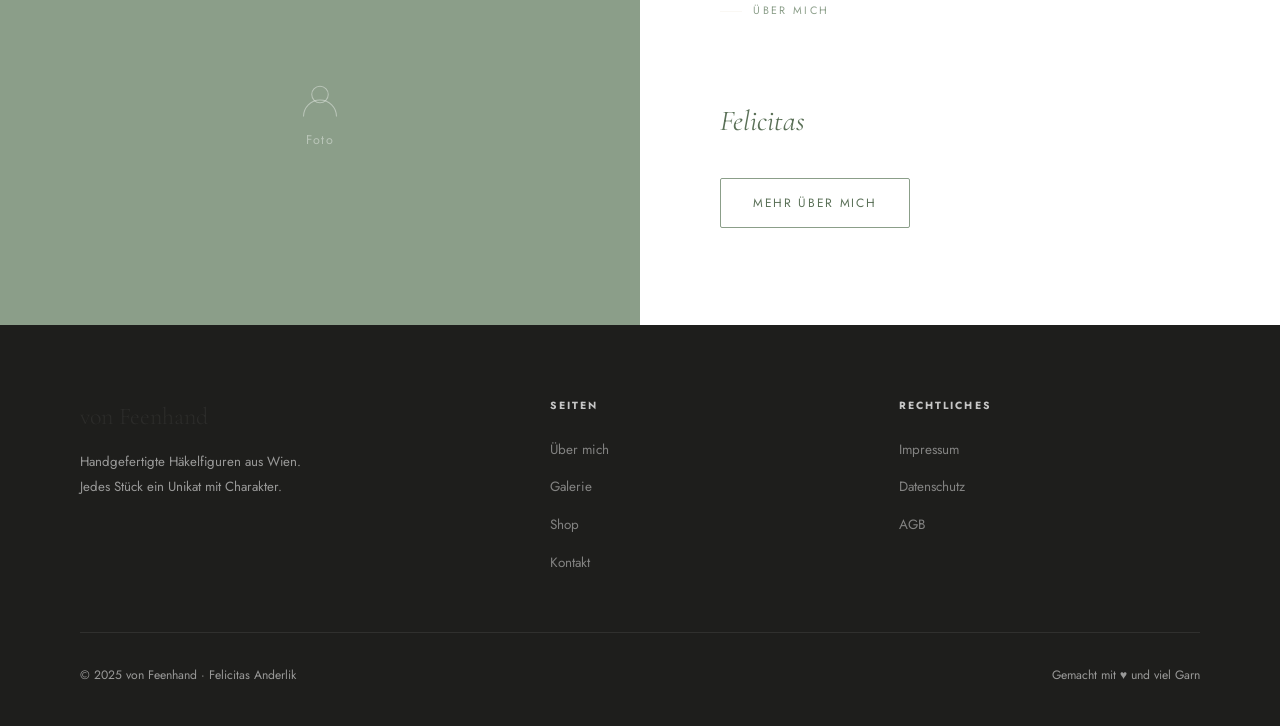
==== commit 2ed57b6e: "Add files via upload" ====
--- a/index.html
+++ b/index.html
@@ -161,14 +161,17 @@
     font-family: 'Cormorant Garamond', serif;
     font-size: clamp(2.5rem, 4.5vw, 4rem);
     font-weight: 300;
-    line-height: 1.08;
+    line-height: 1.1;
+    margin-top: 0.8rem;
     margin-bottom: 1.5rem;
   }
   #indexAboutHeading em { font-style: italic; color: var(--sage-dark); }
+  .about-strip-text .section-tag { margin-bottom: 0; }
   .about-strip-text p {
-    font-size: 0.95rem; font-weight: 300;
-    line-height: 1.9; color: var(--text-light);
+    font-size: 0.92rem; font-weight: 300;
+    line-height: 1.85; color: var(--text-light);
     margin-bottom: 1rem;
+    max-width: 480px;
   }
   .signature {
     font-family: 'Cormorant Garamond', serif;
@@ -182,7 +185,7 @@
     .hero-right { min-height: 55vw; }
     .featured-grid { grid-template-columns: 1fr 1fr; }
     .about-strip { grid-template-columns: 1fr; }
-    .about-strip-text { padding: 3rem 1.5rem; }
+    .about-strip-text { padding: 3rem 2rem; }
     .about-strip-img { min-height: 280px; }
   }
   @media (max-width: 580px) {
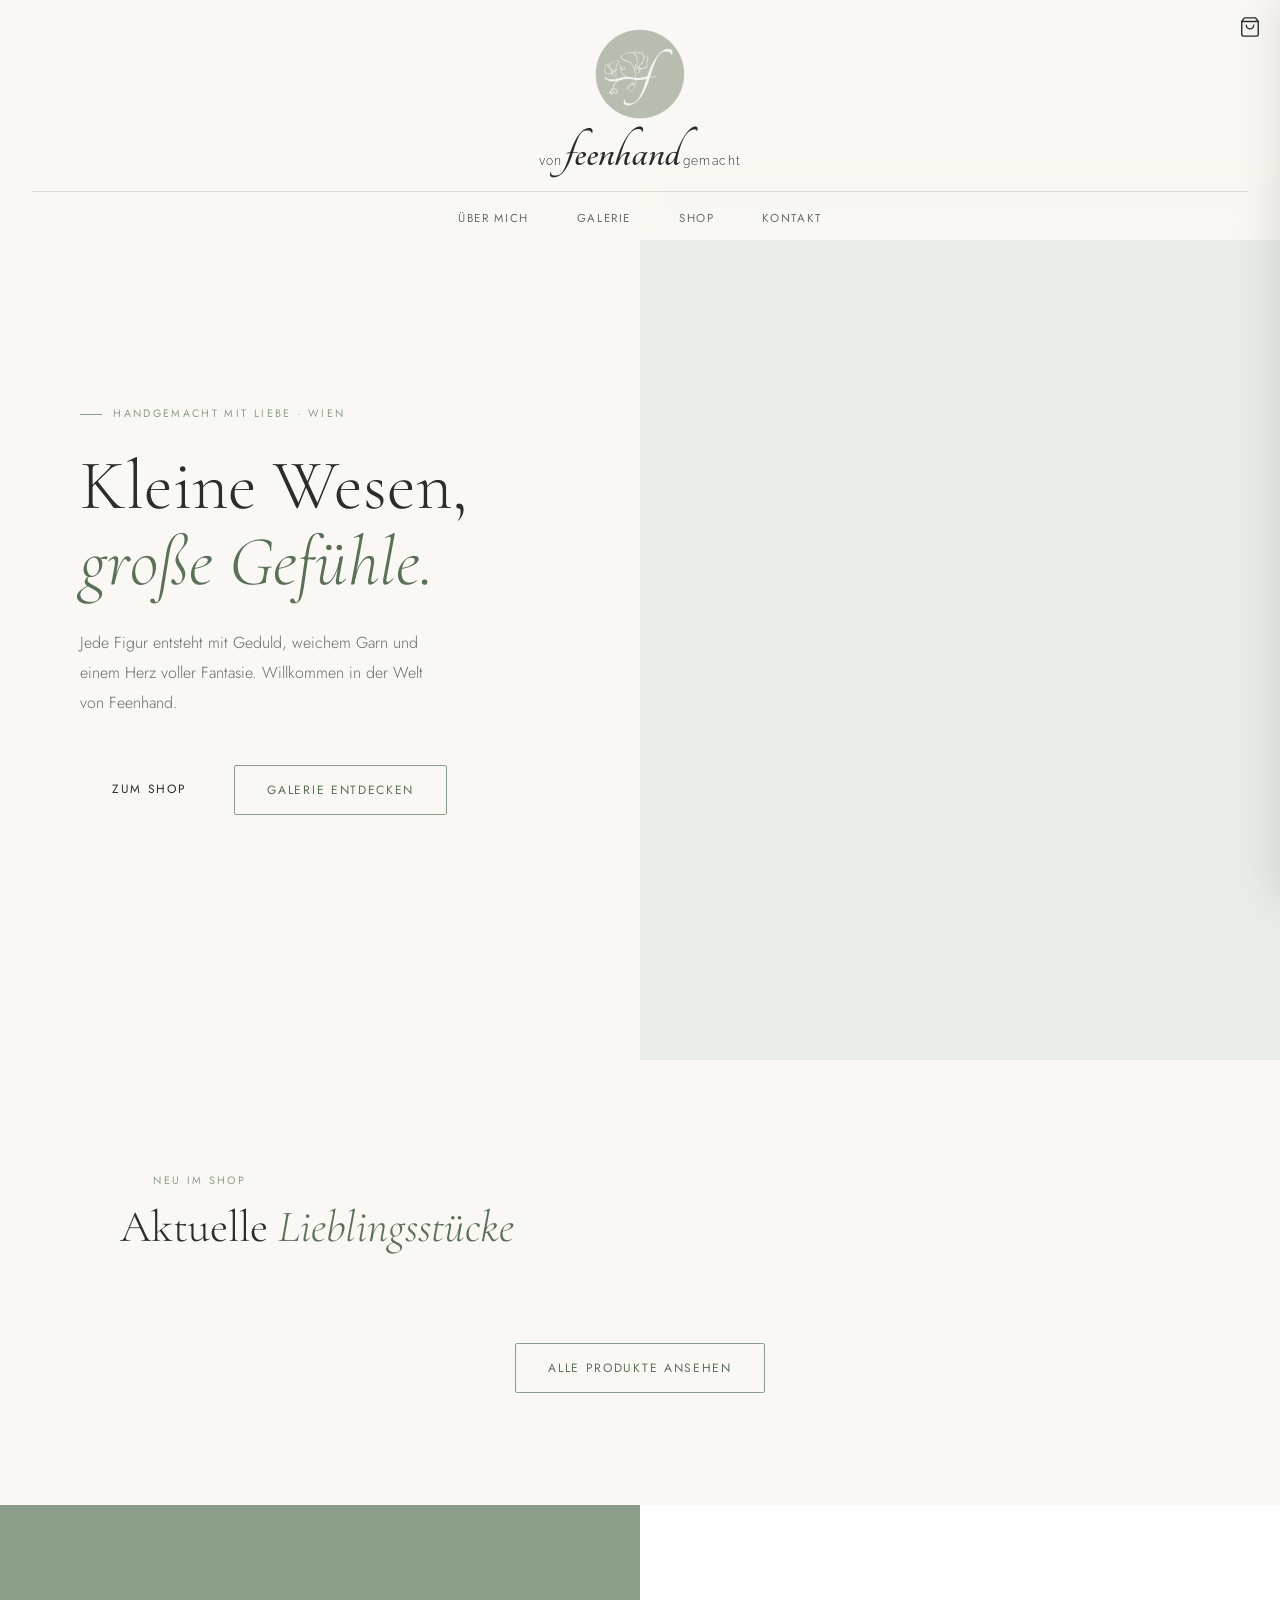
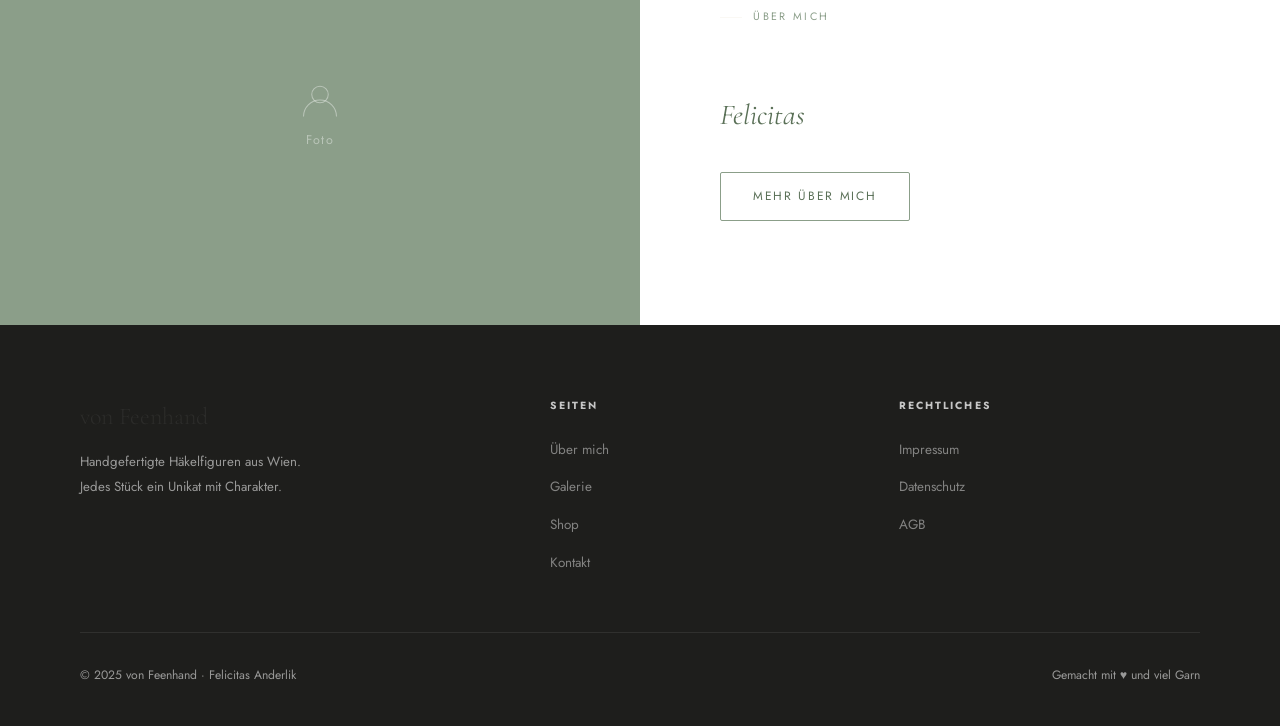
==== commit 1fe7cf0d: "Add files via upload" ====
--- a/index.html
+++ b/index.html
@@ -157,16 +157,8 @@
     padding: 5rem;
     display: flex; flex-direction: column; justify-content: center;
   }
-  #indexAboutHeading {
-    font-family: 'Cormorant Garamond', serif;
-    font-size: clamp(2.5rem, 4.5vw, 4rem);
-    font-weight: 300;
-    line-height: 1.1;
-    margin-top: 0.8rem;
-    margin-bottom: 1.5rem;
-  }
-  #indexAboutHeading em { font-style: italic; color: var(--sage-dark); }
   .about-strip-text .section-tag { margin-bottom: 0; }
+  .about-strip-text .section-title { margin-top: 0.5rem; }
   .about-strip-text p {
     font-size: 0.92rem; font-weight: 300;
     line-height: 1.85; color: var(--text-light);
@@ -245,7 +237,7 @@
   </div>
   <div class="about-strip-text">
     <div class="section-tag">Über mich</div>
-    <h2 id="indexAboutHeading"></h2>
+    <h2 id="indexAboutHeading" class="section-title"></h2>
     <p id="indexAboutText"></p>
     <div class="signature">Felicitas</div>
     <div style="margin-top:2rem;">
